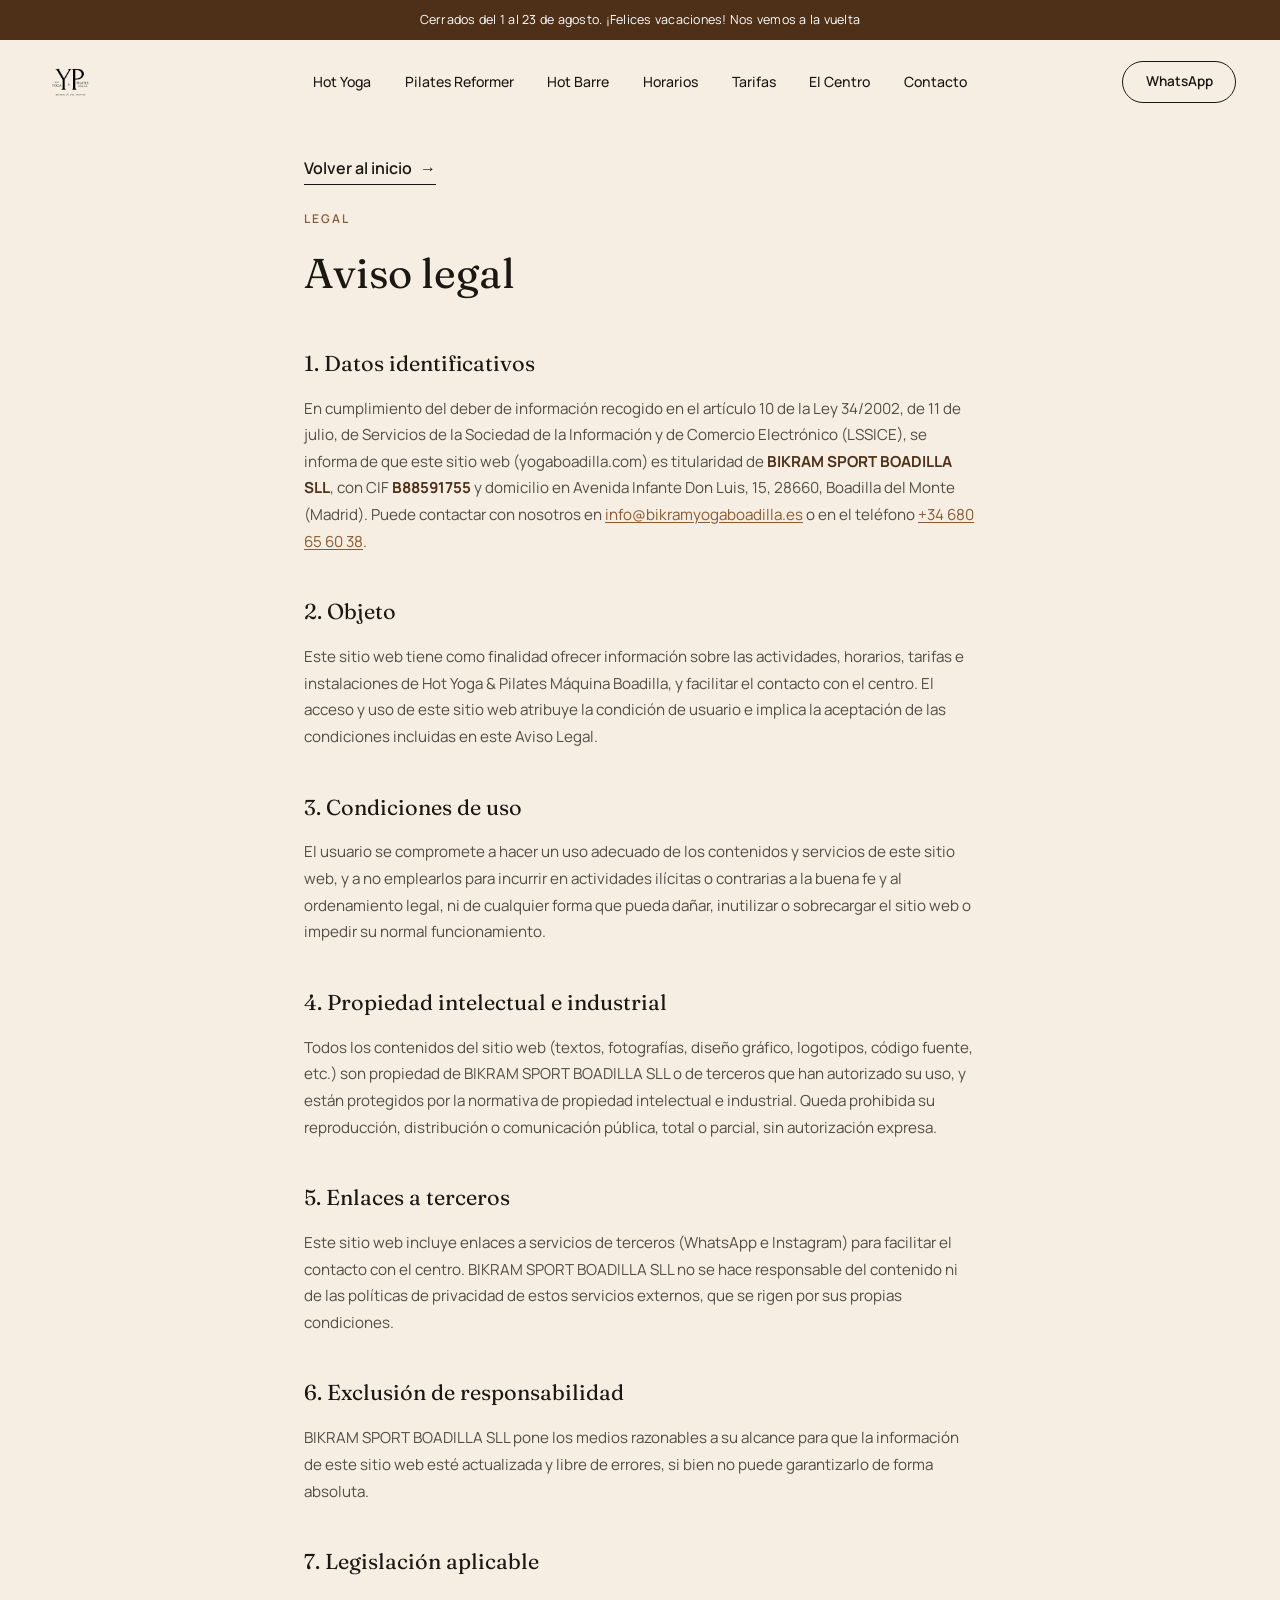
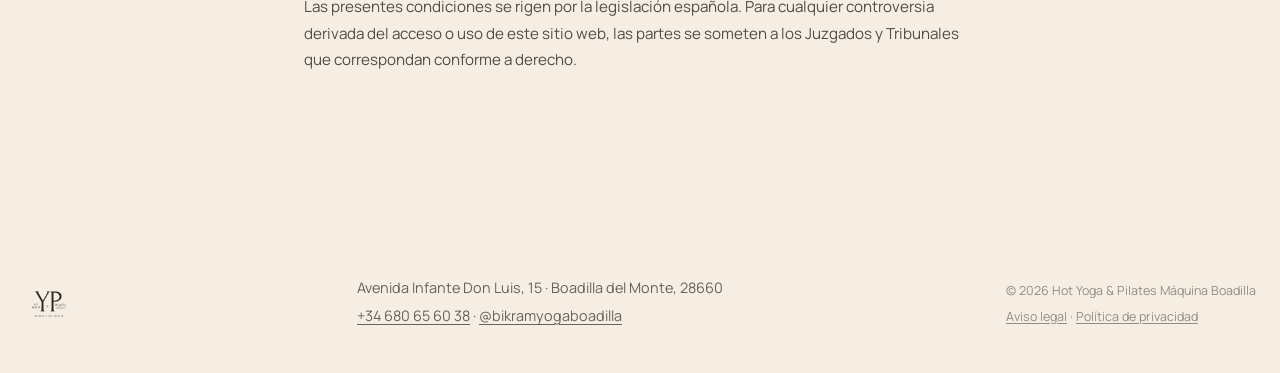
==== aviso-legal.html @ f0b16a48 "Warm up closure banner copy, fix mobile text wrap overflow New wording: "Cerrados del 1 al 23 de ago" ====
<!DOCTYPE html>
<html lang="es">
<head>
<meta charset="UTF-8">
<meta name="viewport" content="width=device-width, initial-scale=1.0">
<title>Aviso Legal | Hot Yoga & Pilates Máquina Boadilla</title>
<meta name="description" content="Aviso legal de Hot Yoga & Pilates Máquina Boadilla.">

<link rel="icon" href="assets/img/logo.png">
<link rel="stylesheet" href="assets/css/fonts.css">
<link rel="stylesheet" href="assets/css/style.css">
</head>
<body>

<!-- ============ AVISO CIERRE VERANO ============ -->
<div class="announcement-bar">Cerrados del 1 al 23 de agosto. ¡Felices vacaciones! Nos vemos a la vuelta</div>

<!-- ============ HEADER / NAV ============ -->
<header class="site-header" id="siteHeader">
  <div class="header-inner">
    <a href="index.html" class="brand" aria-label="Hot Yoga & Pilates Máquina Boadilla - Inicio">
      <img src="assets/img/logo.png" alt="Hot Yoga & Pilates Máquina Boadilla" class="brand-logo">
    </a>

    <nav class="main-nav" id="mainNav" aria-label="Navegación principal">
      <a href="hot-yoga.html">Hot Yoga</a>
      <a href="pilates-reformer.html">Pilates Reformer</a>
      <a href="hot-barre.html">Hot Barre</a>
      <a href="index.html#horarios">Horarios</a>
      <a href="index.html#tarifas">Tarifas</a>
      <a href="index.html#el-centro">El Centro</a>
      <a href="index.html#contacto">Contacto</a>
    </nav>

    <div class="header-actions">
      <a href="https://wa.me/34680656038?text=Hola%2C%20quiero%20m%C3%A1s%20informaci%C3%B3n"
         class="btn btn-whatsapp" target="_blank" rel="noopener">WhatsApp</a>
      <button class="menu-toggle" id="menuToggle" aria-label="Abrir menú" aria-expanded="false" aria-controls="mainNav">
        <span></span><span></span><span></span>
      </button>
    </div>
  </div>
</header>

<main id="top">

  <section class="legal-page page-intro">
    <a href="index.html" class="link-arrow back-link">Volver al inicio</a>
    <p class="eyebrow">Legal</p>
    <h1>Aviso legal</h1>

    <div class="legal-body">
      <h2>1. Datos identificativos</h2>
      <p>
        En cumplimiento del deber de información recogido en el artículo 10 de
        la Ley 34/2002, de 11 de julio, de Servicios de la Sociedad de la
        Información y de Comercio Electrónico (LSSICE), se informa de que
        este sitio web (yogaboadilla.com) es titularidad de
        <strong>BIKRAM SPORT BOADILLA SLL</strong>, con CIF <strong>B88591755</strong>
        y domicilio en Avenida Infante Don Luis, 15, 28660, Boadilla del
        Monte (Madrid). Puede contactar con nosotros en
        <a href="mailto:info@bikramyogaboadilla.es">info@bikramyogaboadilla.es</a>
        o en el teléfono <a href="tel:+34680656038">+34 680 65 60 38</a>.
      </p>

      <h2>2. Objeto</h2>
      <p>
        Este sitio web tiene como finalidad ofrecer información sobre las
        actividades, horarios, tarifas e instalaciones de Hot Yoga &amp;
        Pilates Máquina Boadilla, y facilitar el contacto con el centro. El
        acceso y uso de este sitio web atribuye la condición de usuario e
        implica la aceptación de las condiciones incluidas en este Aviso
        Legal.
      </p>

      <h2>3. Condiciones de uso</h2>
      <p>
        El usuario se compromete a hacer un uso adecuado de los contenidos y
        servicios de este sitio web, y a no emplearlos para incurrir en
        actividades ilícitas o contrarias a la buena fe y al ordenamiento
        legal, ni de cualquier forma que pueda dañar, inutilizar o
        sobrecargar el sitio web o impedir su normal funcionamiento.
      </p>

      <h2>4. Propiedad intelectual e industrial</h2>
      <p>
        Todos los contenidos del sitio web (textos, fotografías, diseño
        gráfico, logotipos, código fuente, etc.) son propiedad de BIKRAM
        SPORT BOADILLA SLL o de terceros que han autorizado su uso, y están
        protegidos por la normativa de propiedad intelectual e industrial.
        Queda prohibida su reproducción, distribución o comunicación pública,
        total o parcial, sin autorización expresa.
      </p>

      <h2>5. Enlaces a terceros</h2>
      <p>
        Este sitio web incluye enlaces a servicios de terceros (WhatsApp e
        Instagram) para facilitar el contacto con el centro. BIKRAM SPORT
        BOADILLA SLL no se hace responsable del contenido ni de las políticas
        de privacidad de estos servicios externos, que se rigen por sus
        propias condiciones.
      </p>

      <h2>6. Exclusión de responsabilidad</h2>
      <p>
        BIKRAM SPORT BOADILLA SLL pone los medios razonables a su alcance
        para que la información de este sitio web esté actualizada y libre de
        errores, si bien no puede garantizarlo de forma absoluta.
      </p>

      <h2>7. Legislación aplicable</h2>
      <p>
        Las presentes condiciones se rigen por la legislación española. Para
        cualquier controversia derivada del acceso o uso de este sitio web,
        las partes se someten a los Juzgados y Tribunales que correspondan
        conforme a derecho.
      </p>
    </div>
  </section>

</main>

<!-- ============ FOOTER ============ -->
<footer class="site-footer">
  <div class="footer-inner">
    <img src="assets/img/logo.png" alt="Hot Yoga & Pilates Máquina Boadilla" class="footer-logo">
    <div class="footer-info">
      <p>Avenida Infante Don Luis, 15 · Boadilla del Monte, 28660</p>
      <p>
        <a href="tel:+34680656038">+34 680 65 60 38</a> ·
        <a href="https://instagram.com/bikramyogaboadilla" target="_blank" rel="noopener">@bikramyogaboadilla</a>
      </p>
    </div>
    <div class="footer-meta">
      <p class="footer-copy">&copy; <span id="year"></span> Hot Yoga & Pilates Máquina Boadilla</p>
      <p class="footer-legal"><a href="aviso-legal.html">Aviso legal</a> · <a href="politica-privacidad.html">Política de privacidad</a></p>
    </div>
  </div>
</footer>

<script src="assets/js/main.js"></script>
</body>
</html>
---- assets/css/fonts.css ----
﻿@font-face {
  font-family: 'Fraunces';
  font-style: italic;
  font-weight: 500;
  font-display: swap;
  src: url('../fonts/fraunces-500-italic-latin-ext.woff2') format('woff2');
  unicode-range: U+0100-02BA, U+02BD-02C5, U+02C7-02CC, U+02CE-02D7, U+02DD-02FF, U+0304, U+0308, U+0329, U+1D00-1DBF, U+1E00-1E9F, U+1EF2-1EFF, U+2020, U+20A0-20AB, U+20AD-20C0, U+2113, U+2C60-2C7F, U+A720-A7FF;
}

@font-face {
  font-family: 'Fraunces';
  font-style: italic;
  font-weight: 500;
  font-display: swap;
  src: url('../fonts/fraunces-500-italic-latin.woff2') format('woff2');
  unicode-range: U+0000-00FF, U+0131, U+0152-0153, U+02BB-02BC, U+02C6, U+02DA, U+02DC, U+0304, U+0308, U+0329, U+2000-206F, U+20AC, U+2122, U+2191, U+2193, U+2212, U+2215, U+FEFF, U+FFFD;
}

@font-face {
  font-family: 'Fraunces';
  font-style: normal;
  font-weight: 400;
  font-display: swap;
  src: url('../fonts/fraunces-400-normal-latin-ext.woff2') format('woff2');
  unicode-range: U+0100-02BA, U+02BD-02C5, U+02C7-02CC, U+02CE-02D7, U+02DD-02FF, U+0304, U+0308, U+0329, U+1D00-1DBF, U+1E00-1E9F, U+1EF2-1EFF, U+2020, U+20A0-20AB, U+20AD-20C0, U+2113, U+2C60-2C7F, U+A720-A7FF;
}

@font-face {
  font-family: 'Fraunces';
  font-style: normal;
  font-weight: 400;
  font-display: swap;
  src: url('../fonts/fraunces-400-normal-latin.woff2') format('woff2');
  unicode-range: U+0000-00FF, U+0131, U+0152-0153, U+02BB-02BC, U+02C6, U+02DA, U+02DC, U+0304, U+0308, U+0329, U+2000-206F, U+20AC, U+2122, U+2191, U+2193, U+2212, U+2215, U+FEFF, U+FFFD;
}

@font-face {
  font-family: 'Fraunces';
  font-style: normal;
  font-weight: 500;
  font-display: swap;
  src: url('../fonts/fraunces-500-normal-latin-ext.woff2') format('woff2');
  unicode-range: U+0100-02BA, U+02BD-02C5, U+02C7-02CC, U+02CE-02D7, U+02DD-02FF, U+0304, U+0308, U+0329, U+1D00-1DBF, U+1E00-1E9F, U+1EF2-1EFF, U+2020, U+20A0-20AB, U+20AD-20C0, U+2113, U+2C60-2C7F, U+A720-A7FF;
}

@font-face {
  font-family: 'Fraunces';
  font-style: normal;
  font-weight: 500;
  font-display: swap;
  src: url('../fonts/fraunces-500-normal-latin.woff2') format('woff2');
  unicode-range: U+0000-00FF, U+0131, U+0152-0153, U+02BB-02BC, U+02C6, U+02DA, U+02DC, U+0304, U+0308, U+0329, U+2000-206F, U+20AC, U+2122, U+2191, U+2193, U+2212, U+2215, U+FEFF, U+FFFD;
}

@font-face {
  font-family: 'Fraunces';
  font-style: normal;
  font-weight: 600;
  font-display: swap;
  src: url('../fonts/fraunces-600-normal-latin-ext.woff2') format('woff2');
  unicode-range: U+0100-02BA, U+02BD-02C5, U+02C7-02CC, U+02CE-02D7, U+02DD-02FF, U+0304, U+0308, U+0329, U+1D00-1DBF, U+1E00-1E9F, U+1EF2-1EFF, U+2020, U+20A0-20AB, U+20AD-20C0, U+2113, U+2C60-2C7F, U+A720-A7FF;
}

@font-face {
  font-family: 'Fraunces';
  font-style: normal;
  font-weight: 600;
  font-display: swap;
  src: url('../fonts/fraunces-600-normal-latin.woff2') format('woff2');
  unicode-range: U+0000-00FF, U+0131, U+0152-0153, U+02BB-02BC, U+02C6, U+02DA, U+02DC, U+0304, U+0308, U+0329, U+2000-206F, U+20AC, U+2122, U+2191, U+2193, U+2212, U+2215, U+FEFF, U+FFFD;
}

@font-face {
  font-family: 'Manrope';
  font-style: normal;
  font-weight: 400;
  font-display: swap;
  src: url('../fonts/manrope-400-normal-latin-ext.woff2') format('woff2');
  unicode-range: U+0100-02BA, U+02BD-02C5, U+02C7-02CC, U+02CE-02D7, U+02DD-02FF, U+0304, U+0308, U+0329, U+1D00-1DBF, U+1E00-1E9F, U+1EF2-1EFF, U+2020, U+20A0-20AB, U+20AD-20C0, U+2113, U+2C60-2C7F, U+A720-A7FF;
}

@font-face {
  font-family: 'Manrope';
  font-style: normal;
  font-weight: 400;
  font-display: swap;
  src: url('../fonts/manrope-400-normal-latin.woff2') format('woff2');
  unicode-range: U+0000-00FF, U+0131, U+0152-0153, U+02BB-02BC, U+02C6, U+02DA, U+02DC, U+0304, U+0308, U+0329, U+2000-206F, U+20AC, U+2122, U+2191, U+2193, U+2212, U+2215, U+FEFF, U+FFFD;
}

@font-face {
  font-family: 'Manrope';
  font-style: normal;
  font-weight: 500;
  font-display: swap;
  src: url('../fonts/manrope-500-normal-latin-ext.woff2') format('woff2');
  unicode-range: U+0100-02BA, U+02BD-02C5, U+02C7-02CC, U+02CE-02D7, U+02DD-02FF, U+0304, U+0308, U+0329, U+1D00-1DBF, U+1E00-1E9F, U+1EF2-1EFF, U+2020, U+20A0-20AB, U+20AD-20C0, U+2113, U+2C60-2C7F, U+A720-A7FF;
}

@font-face {
  font-family: 'Manrope';
  font-style: normal;
  font-weight: 500;
  font-display: swap;
  src: url('../fonts/manrope-500-normal-latin.woff2') format('woff2');
  unicode-range: U+0000-00FF, U+0131, U+0152-0153, U+02BB-02BC, U+02C6, U+02DA, U+02DC, U+0304, U+0308, U+0329, U+2000-206F, U+20AC, U+2122, U+2191, U+2193, U+2212, U+2215, U+FEFF, U+FFFD;
}

@font-face {
  font-family: 'Manrope';
  font-style: normal;
  font-weight: 600;
  font-display: swap;
  src: url('../fonts/manrope-600-normal-latin-ext.woff2') format('woff2');
  unicode-range: U+0100-02BA, U+02BD-02C5, U+02C7-02CC, U+02CE-02D7, U+02DD-02FF, U+0304, U+0308, U+0329, U+1D00-1DBF, U+1E00-1E9F, U+1EF2-1EFF, U+2020, U+20A0-20AB, U+20AD-20C0, U+2113, U+2C60-2C7F, U+A720-A7FF;
}

@font-face {
  font-family: 'Manrope';
  font-style: normal;
  font-weight: 600;
  font-display: swap;
  src: url('../fonts/manrope-600-normal-latin.woff2') format('woff2');
  unicode-range: U+0000-00FF, U+0131, U+0152-0153, U+02BB-02BC, U+02C6, U+02DA, U+02DC, U+0304, U+0308, U+0329, U+2000-206F, U+20AC, U+2122, U+2191, U+2193, U+2212, U+2215, U+FEFF, U+FFFD;
}

@font-face {
  font-family: 'Manrope';
  font-style: normal;
  font-weight: 700;
  font-display: swap;
  src: url('../fonts/manrope-700-normal-latin-ext.woff2') format('woff2');
  unicode-range: U+0100-02BA, U+02BD-02C5, U+02C7-02CC, U+02CE-02D7, U+02DD-02FF, U+0304, U+0308, U+0329, U+1D00-1DBF, U+1E00-1E9F, U+1EF2-1EFF, U+2020, U+20A0-20AB, U+20AD-20C0, U+2113, U+2C60-2C7F, U+A720-A7FF;
}

@font-face {
  font-family: 'Manrope';
  font-style: normal;
  font-weight: 700;
  font-display: swap;
  src: url('../fonts/manrope-700-normal-latin.woff2') format('woff2');
  unicode-range: U+0000-00FF, U+0131, U+0152-0153, U+02BB-02BC, U+02C6, U+02DA, U+02DC, U+0304, U+0308, U+0329, U+2000-206F, U+20AC, U+2122, U+2191, U+2193, U+2212, U+2215, U+FEFF, U+FFFD;
}
---- assets/css/style.css ----
/* ==========================================================================
   Hot Yoga & Pilates Máquina Boadilla
   Sistema de diseño: blanco roto, arena, madera, beige, negro cálido.
   Fuentes de sistema (sin CDN externo) por rendimiento y privacidad (GDPR).
   ========================================================================== */

:root {
  /* Paleta - mas calida y con la madera como protagonista */
  --c-bg: #F6EEE2;          /* blanco roto, mas calido */
  --c-sand: #DFC49C;        /* arena */
  --c-beige: #C9A876;       /* beige calido */
  --c-wood: #8A5A32;        /* madera natural - protagonista */
  --c-wood-dark: #4E3018;   /* espresso */
  --c-black: #1C1712;       /* negro calido */
  --c-white: #FFFFFF;

  /* Tipografia */
  --font-serif: 'Fraunces', Georgia, 'Iowan Old Style', 'Palatino Linotype', 'Book Antiqua', serif;
  --font-sans: 'Manrope', -apple-system, BlinkMacSystemFont, 'Segoe UI', Roboto, Helvetica, Arial, sans-serif;

  /* Espaciado */
  --space-section: clamp(4rem, 10vw, 9rem);
  --container-max: 1240px;
  --header-h: 84px;
  --announce-h: 40px;

  --ease: cubic-bezier(0.16, 1, 0.3, 1);
}

/* ---------- Reset ---------- */
*, *::before, *::after { box-sizing: border-box; }
html { scroll-behavior: smooth; }
body {
  margin: 0;
  background: var(--c-bg);
  color: var(--c-black);
  font-family: var(--font-sans);
  font-size: 16px;
  line-height: 1.6;
  -webkit-font-smoothing: antialiased;
}
img { max-width: 100%; display: block; }
a { color: inherit; text-decoration: none; }
ul { list-style: none; margin: 0; padding: 0; }
h1, h2, h3, p { margin: 0; }

@media (prefers-reduced-motion: reduce) {
  html { scroll-behavior: auto; }
  *, *::before, *::after { animation-duration: 0.001ms !important; transition-duration: 0.001ms !important; }
}

/* ---------- Utilities ---------- */
.eyebrow {
  font-size: 0.75rem;
  letter-spacing: 0.16em;
  text-transform: uppercase;
  color: var(--c-wood);
  font-weight: 600;
  margin-bottom: 0.75rem;
}
.section-title {
  font-family: var(--font-serif);
  font-weight: 400;
  font-size: clamp(2rem, 4vw, 3rem);
  margin-bottom: 3rem;
}
.link-arrow {
  display: inline-flex;
  align-items: center;
  gap: 0.5rem;
  font-weight: 600;
  border-bottom: 1px solid var(--c-black);
  padding-bottom: 0.15rem;
  transition: color 0.3s var(--ease), border-color 0.3s var(--ease), gap 0.3s var(--ease);
}
.link-arrow::after { content: "\2192"; }
.link-arrow:hover { color: var(--c-wood); border-color: var(--c-wood); gap: 0.8rem; }

.btn {
  display: inline-block;
  padding: 0.95rem 2.2rem;
  border-radius: 999px;
  font-size: 0.95rem;
  font-weight: 600;
  transition: transform 0.35s var(--ease), background 0.35s var(--ease), color 0.35s var(--ease);
}
.btn-primary {
  background: var(--c-black);
  color: var(--c-white);
}
.btn-primary:hover { background: var(--c-wood); transform: translateY(-2px); }
.btn-large { padding: 1.1rem 3rem; font-size: 1.05rem; }
.btn-whatsapp {
  background: transparent;
  color: var(--c-black);
  border: 1px solid var(--c-black);
  padding: 0.6rem 1.4rem;
  font-size: 0.85rem;
}
.btn-whatsapp:hover { background: var(--c-black); color: var(--c-white); }

/* Scroll reveal */
.reveal {
  opacity: 0;
  transform: translateY(28px);
  transition: opacity 0.9s var(--ease), transform 0.9s var(--ease);
}
.reveal.is-visible { opacity: 1; transform: translateY(0); }

/* ==========================================================================
   HEADER
   ========================================================================== */
.announcement-bar {
  position: fixed;
  top: 0; left: 0; right: 0;
  z-index: 101;
  height: var(--announce-h);
  display: flex;
  align-items: center;
  justify-content: center;
  background: var(--c-wood-dark);
  color: var(--c-white);
  font-size: 0.78rem;
  letter-spacing: 0.02em;
  text-align: center;
  padding: 0 1rem;
  line-height: 1.3;
}
@media (max-width: 600px) {
  :root { --announce-h: 58px; }
  .announcement-bar { font-size: 0.72rem; padding: 0.3rem 1rem; }
}
.site-header {
  position: fixed;
  top: var(--announce-h); left: 0; right: 0;
  z-index: 100;
  height: var(--header-h);
  display: flex;
  align-items: center;
  transition: box-shadow 0.4s var(--ease), height 0.4s var(--ease);
}
.site-header.is-scrolled {
  box-shadow: 0 1px 0 rgba(28, 23, 18, 0.08);
  height: 68px;
}
/* El fondo/blur van en un pseudo-elemento para que .site-header no se
   convierta en el "containing block" del menu movil (position: fixed) */
.site-header::before {
  content: "";
  position: absolute;
  inset: 0;
  z-index: -1;
  background: transparent;
  transition: background 0.4s var(--ease);
}
.site-header.is-scrolled::before {
  background: rgba(250, 246, 239, 0.92);
  backdrop-filter: blur(10px);
}
.header-inner {
  width: 100%;
  max-width: var(--container-max);
  margin: 0 auto;
  padding: 0 1.5rem;
  display: flex;
  align-items: center;
  justify-content: space-between;
}
.brand-logo { height: 42px; width: auto; transition: height 0.4s var(--ease); }
.site-header.is-scrolled .brand-logo { height: 34px; }

.main-nav {
  display: none;
  gap: 2.1rem;
}
.main-nav a {
  font-size: 0.88rem;
  font-weight: 500;
  position: relative;
  padding: 0.3rem 0;
}
.main-nav a::after {
  content: "";
  position: absolute;
  left: 0; bottom: 0;
  width: 0%; height: 1px;
  background: var(--c-wood);
  transition: width 0.3s var(--ease);
}
.main-nav a:hover::after { width: 100%; }

.header-actions { display: flex; align-items: center; gap: 1rem; }

.menu-toggle {
  display: flex;
  flex-direction: column;
  justify-content: center;
  gap: 5px;
  width: 32px; height: 32px;
  background: none; border: none; cursor: pointer;
  padding: 0;
}
.menu-toggle span {
  display: block;
  height: 1px;
  background: var(--c-black);
  transition: transform 0.3s var(--ease), opacity 0.3s var(--ease);
}
.menu-toggle[aria-expanded="true"] span:nth-child(1) { transform: translateY(6px) rotate(45deg); }
.menu-toggle[aria-expanded="true"] span:nth-child(2) { opacity: 0; }
.menu-toggle[aria-expanded="true"] span:nth-child(3) { transform: translateY(-6px) rotate(-45deg); }

@media (min-width: 960px) {
  .main-nav { display: flex; }
  .menu-toggle { display: none; }
  .header-inner {
    display: grid;
    grid-template-columns: 1fr auto 1fr;
    justify-content: normal;
  }
  .header-inner .brand { justify-self: start; }
  .header-inner .header-actions { justify-self: end; }
}

/* Mobile nav overlay */
@media (max-width: 959px) {
  .main-nav {
    position: fixed;
    inset: 0;
    top: calc(var(--header-h) + var(--announce-h));
    background: var(--c-bg);
    flex-direction: column;
    align-items: center;
    justify-content: center;
    gap: 2rem;
    transform: translateX(100%);
    transition: transform 0.5s var(--ease);
  }
  .main-nav.is-open { display: flex; transform: translateX(0); }
  .main-nav a { font-size: 1.4rem; font-family: var(--font-serif); }
}

/* ==========================================================================
   HERO
   ========================================================================== */
.hero {
  position: relative;
  height: 100svh;
  min-height: 560px;
  display: flex;
  align-items: center;
  justify-content: center;
  overflow: hidden;
}
.hero-media {
  position: absolute;
  inset: -6%;
  overflow: hidden;
  background: #1C1712;
}
.hero-photo-bg {
  position: absolute;
  inset: 0;
  width: 100%;
  height: 100%;
  object-fit: cover;
  filter: blur(60px) brightness(0.75) sepia(0.25) saturate(1.4) contrast(1.05);
  transform: scale(1.25);
}
/* Capa aparte, sin el -6% del fondo, para que "100%" sea el ancho real
   de la pantalla y la foto nunca se salga por los lados */
.hero-photo-wrap {
  position: absolute;
  inset: 0;
  display: flex;
  align-items: center;
  justify-content: center;
  overflow: hidden;
}
.hero-photo {
  position: relative;
  width: 100%;
  height: 100%;
  object-fit: cover;
  filter: contrast(1.1) brightness(0.95);
  animation: heroDrift 22s ease-in-out infinite;
}
@media (min-width: 860px) {
  .hero-photo {
    width: auto;
    height: 96%;
    aspect-ratio: 0.85;
    max-width: 100%;
    object-fit: cover;
    object-position: center 52%;
  }
  /* En vez de un desenfoque de la propia foto, un degradado con los
     tonos reales de sus bordes (gris claro arriba, oscuro abajo) para
     que los lados combinen exactamente en vez de sentirse vacios */
  .hero-media {
    background: linear-gradient(180deg, rgb(148,148,148) 0%, rgb(126,126,126) 50%, rgb(77,77,77) 100%);
  }
  .hero-photo-bg { display: none; }
}
.hero-grain {
  position: absolute;
  inset: -6%;
  opacity: 0.35;
  mix-blend-mode: overlay;
  pointer-events: none;
  background-image: url("data:image/svg+xml;utf8,<svg xmlns='http://www.w3.org/2000/svg' width='180' height='180'><filter id='n'><feTurbulence type='fractalNoise' baseFrequency='0.85' numOctaves='2' stitchTiles='stitch'/><feColorMatrix type='matrix' values='0 0 0 0 1  0 0 0 0 1  0 0 0 0 1  0 0 0 0.5 0'/></filter><rect width='100%25' height='100%25' filter='url(%23n)'/></svg>");
}
@keyframes heroDrift {
  0%, 100% { transform: scale(1.02); }
  50%      { transform: scale(1.1); }
}
.hero-overlay {
  position: absolute;
  inset: 0;
  background: linear-gradient(180deg, rgba(20,15,10,0.28) 0%, rgba(20,15,10,0.1) 45%, rgba(20,15,10,0.4) 100%);
}

/* Aplicar a fotografia/video real para mantener el mood editorial del hero */
.photo-editorial {
  filter: grayscale(0.8) sepia(0.12) contrast(1.08);
}
.hero-content {
  position: relative;
  z-index: 2;
  text-align: center;
  color: var(--c-white);
  padding: 0 1.5rem;
  /* la foto (vertical) nunca es mas ancha que el 64vh aprox en escritorio;
     con este limite el texto envuelve a dos lineas antes de sobresalir */
  max-width: 58vh;
  margin: 0 auto;
}
.hero-tagline {
  font-family: var(--font-serif);
  font-size: clamp(1.6rem, 4vw, 2.6rem);
  margin-bottom: 0.6rem;
  letter-spacing: 0.01em;
}
.hero-disciplines {
  font-size: 0.9rem;
  letter-spacing: 0.14em;
  text-transform: uppercase;
  margin-bottom: 2.5rem;
  opacity: 0.92;
}
.scroll-cue {
  position: absolute;
  bottom: 2.2rem; left: 50%;
  transform: translateX(-50%);
  z-index: 2;
}
.scroll-cue span {
  display: block;
  width: 1px; height: 42px;
  background: rgba(255,255,255,0.7);
  animation: cueMove 2s ease-in-out infinite;
}
@keyframes cueMove {
  0%, 100% { transform: scaleY(1); transform-origin: top; opacity: 0.4; }
  50% { transform: scaleY(1); transform-origin: top; opacity: 1; }
}

/* ==========================================================================
   STATEMENT
   ========================================================================== */
.statement {
  padding: var(--space-section) 1.5rem;
  max-width: 880px;
  margin: 0 auto;
  text-align: center;
}
.statement-text {
  font-family: var(--font-serif);
  font-size: clamp(1.9rem, 5vw, 3.2rem);
  line-height: 1.25;
  margin-bottom: 1.75rem;
}
.statement-sub {
  font-size: 1.05rem;
  color: rgba(28,23,18,0.7);
  max-width: 560px;
  margin: 0 auto;
}

/* ==========================================================================
   DISCIPLINE BANDS (Hot Yoga / Pilates Reformer / Barre)
   ========================================================================== */
.discipline {
  display: grid;
  grid-template-columns: 1fr;
  align-items: center;
}
.discipline-media {
  position: relative;
  aspect-ratio: 4 / 5;
  background: linear-gradient(150deg, var(--c-sand) 0%, var(--c-beige) 55%, var(--c-wood) 100%);
  display: flex;
  align-items: center;
  justify-content: center;
  overflow: hidden;
}
.media-label {
  font-family: var(--font-serif);
  font-size: 1.1rem;
  color: rgba(255,255,255,0.85);
  letter-spacing: 0.04em;
}
.discipline-photo {
  width: 100%;
  height: 100%;
  object-fit: cover;
  display: block;
  animation: photoDrift 24s ease-in-out infinite;
}
@keyframes photoDrift {
  0%, 100% { transform: scale(1.03); }
  50% { transform: scale(1.1); }
}
.media-badge {
  position: absolute;
  top: 1.5rem; left: 1.5rem;
  background: var(--c-black);
  color: var(--c-white);
  font-size: 0.72rem;
  letter-spacing: 0.1em;
  text-transform: uppercase;
  padding: 0.5rem 1rem;
  border-radius: 999px;
}
.discipline-content {
  padding: 3rem 1.5rem;
  max-width: 560px;
  margin: 0 auto;
}
.discipline-content h2, .discipline-content h1 {
  font-family: var(--font-serif);
  font-weight: 400;
  font-size: clamp(1.9rem, 3.6vw, 2.6rem);
  margin-bottom: 1.25rem;
}
.back-link { margin-bottom: 1.5rem; display: inline-flex; }
.page-intro { margin-top: calc(var(--header-h) + var(--announce-h)); }
.discipline-content p { color: rgba(28,23,18,0.75); margin-bottom: 1.75rem; }
.discipline-content p strong { color: var(--c-wood-dark); }
.discipline-links { display: flex; flex-wrap: wrap; gap: 0.5rem 2rem; }

.style-list {
  border-top: 1px solid rgba(28,23,18,0.15);
  margin: 1rem 0 2rem;
}
.style-item {
  border-bottom: 1px solid rgba(28,23,18,0.12);
}
.style-item summary {
  display: grid;
  grid-template-columns: 108px 1fr 20px;
  grid-template-areas: "name desc icon";
  gap: 1rem;
  padding: 0.9rem 0;
  align-items: baseline;
  cursor: pointer;
  list-style: none;
}
.style-item summary::-webkit-details-marker { display: none; }
.style-item:not([open]) .style-full { display: none; }
.style-item summary::after {
  content: "+";
  grid-area: icon;
  font-family: var(--font-serif);
  font-size: 1.1rem;
  color: var(--c-wood);
  text-align: right;
  transition: transform 0.3s var(--ease);
}
.style-item[open] summary::after { transform: rotate(135deg); }
.style-item[open] summary { padding-bottom: 0.4rem; }
.style-name { grid-area: name; font-family: var(--font-serif); font-size: 0.95rem; color: var(--c-wood-dark); }
.style-desc { grid-area: desc; font-size: 0.84rem; color: rgba(28,23,18,0.6); line-height: 1.5; }
.style-full {
  grid-column: 1 / -1;
  max-width: 480px;
  font-size: 0.88rem;
  line-height: 1.65;
  color: rgba(28,23,18,0.7);
  padding: 0 0 1.25rem 0;
  margin: 0;
  animation: styleFullIn 0.4s var(--ease);
}
@keyframes styleFullIn {
  from { opacity: 0; transform: translateY(-6px); }
  to { opacity: 1; transform: translateY(0); }
}
@media (max-width: 480px) {
  .style-item summary {
    grid-template-columns: 1fr 20px;
    grid-template-areas:
      "name icon"
      "desc desc";
    row-gap: 0.25rem;
  }
}

.info-list { margin: 0 0 2rem; border-top: 1px solid rgba(28,23,18,0.15); }
.info-item { border-bottom: 1px solid rgba(28,23,18,0.12); }
.info-item summary {
  display: flex;
  justify-content: space-between;
  align-items: center;
  gap: 1rem;
  padding: 1rem 0;
  cursor: pointer;
  list-style: none;
  font-family: var(--font-serif);
  font-size: 1rem;
  color: var(--c-wood-dark);
}
.info-item summary::-webkit-details-marker { display: none; }
.info-item summary::after {
  content: "+";
  flex-shrink: 0;
  font-family: var(--font-serif);
  font-size: 1.1rem;
  color: var(--c-wood);
  transition: transform 0.3s var(--ease);
}
.info-item[open] summary::after { transform: rotate(135deg); }
.info-item:not([open]) .info-body { display: none; }
.info-body {
  padding: 0 0 1.25rem;
  animation: styleFullIn 0.4s var(--ease);
}
.info-body p {
  font-size: 0.9rem;
  line-height: 1.6;
  color: rgba(28,23,18,0.75);
  margin: 0 0 1rem;
}
.info-body ul { margin: 0; }
.info-body li {
  font-size: 0.88rem;
  line-height: 1.7;
  color: rgba(28,23,18,0.7);
  padding-left: 1.15rem;
  position: relative;
}
.info-body li::before {
  content: "–";
  position: absolute;
  left: 0;
  color: var(--c-wood);
}

@media (min-width: 860px) {
  .discipline { grid-template-columns: 1fr 1fr; min-height: 82vh; }
  .discipline-media { aspect-ratio: auto; height: 100%; }
  .discipline-content { padding: 4rem 6vw; max-width: 620px; margin: 0; }
  .discipline--reverse { direction: rtl; }
  .discipline--reverse > * { direction: ltr; }
}

/* ==========================================================================
   HORARIOS
   ========================================================================== */
.horarios, .tarifas {
  padding: var(--space-section) 1.5rem;
  max-width: var(--container-max);
  margin: 0 auto;
  text-align: center;
}
.tabs-nav {
  display: flex;
  justify-content: center;
  gap: 0.5rem;
  flex-wrap: wrap;
  border-bottom: 1px solid rgba(28,23,18,0.15);
  margin-bottom: 2.5rem;
}
.tab-btn {
  background: none;
  border: none;
  border-bottom: 2px solid transparent;
  margin-bottom: -1px;
  padding: 0.9rem 1.1rem;
  font-family: var(--font-sans);
  font-size: 0.88rem;
  font-weight: 600;
  color: rgba(28,23,18,0.5);
  cursor: pointer;
  transition: color 0.3s var(--ease), border-color 0.3s var(--ease);
}
.tab-btn:hover { color: var(--c-wood-dark); }
.tab-btn.is-active { color: var(--c-wood-dark); border-bottom-color: var(--c-wood); }

.tab-panel { text-align: left; }
.tab-panel[hidden] { display: none; }
.tab-panel .horario-pending { text-align: center; color: rgba(28,23,18,0.6); font-style: italic; }

.day-list {
  max-width: 640px;
  margin: 0 auto;
  border-top: 1px solid rgba(28,23,18,0.15);
}
.day-item { border-bottom: 1px solid rgba(28,23,18,0.12); }
.day-item summary {
  display: flex;
  justify-content: space-between;
  align-items: baseline;
  padding: 1.05rem 0;
  cursor: pointer;
  list-style: none;
}
.day-item summary::-webkit-details-marker { display: none; }
.day-item:not([open]) .day-classes, .day-item:not([open]) .day-note { display: none; }
.day-name { font-family: var(--font-serif); font-size: 1.05rem; }
.day-count {
  font-size: 0.78rem;
  letter-spacing: 0.04em;
  color: var(--c-wood);
  display: flex;
  align-items: center;
  gap: 0.6rem;
}
.day-count::after {
  content: "+";
  font-family: var(--font-serif);
  font-size: 1.1rem;
  color: var(--c-wood);
  transition: transform 0.3s var(--ease);
}
.day-item[open] .day-count::after { transform: rotate(135deg); }
.day-classes {
  padding: 0 0 1.1rem;
  margin: 0;
  animation: styleFullIn 0.4s var(--ease);
}
.day-classes li {
  display: flex;
  justify-content: space-between;
  gap: 1rem;
  padding: 0.6rem 0;
  border-top: 1px solid rgba(28,23,18,0.08);
  font-size: 0.9rem;
}
.class-time { color: rgba(28,23,18,0.5); min-width: 130px; }
.class-name { font-weight: 500; }
.day-note {
  font-size: 0.78rem;
  font-style: italic;
  color: rgba(28,23,18,0.55);
  padding: 0 0 1.1rem;
  margin: -0.5rem 0 0;
}

/* ==========================================================================
   TESTIMONIOS
   ========================================================================== */
.testimonios {
  padding: var(--space-section) 1.5rem;
  max-width: var(--container-max);
  margin: 0 auto;
  text-align: center;
}
.testimonios-google { display: inline-flex; margin-top: 3rem; }
.testimonios-grid {
  display: grid;
  grid-template-columns: 1fr;
  gap: 3rem;
  margin-top: 2.5rem;
  text-align: left;
}
.testimonio {
  margin: 0;
  padding-top: 1.5rem;
  border-top: 1px solid rgba(28,23,18,0.15);
}
.testimonio p {
  font-family: var(--font-serif);
  font-style: italic;
  font-size: 1.15rem;
  line-height: 1.55;
  color: rgba(28,23,18,0.85);
  margin: 0 0 1.25rem;
}
.testimonio cite {
  font-style: normal;
  font-size: 0.78rem;
  letter-spacing: 0.08em;
  text-transform: uppercase;
  color: var(--c-wood);
}
@media (min-width: 780px) {
  .testimonios-grid { grid-template-columns: repeat(3, 1fr); gap: 2.5rem; }
}

/* ==========================================================================
   TARIFAS
   ========================================================================== */
.tarifas-highlight {
  font-family: var(--font-serif);
  font-style: italic;
  font-size: 1.15rem;
  color: var(--c-wood-dark);
  margin: -1.5rem 0 3rem;
}
.tarifas-grid {
  display: grid;
  gap: 0;
  margin-top: 2.5rem;
  text-align: left;
  border-top: 1px solid var(--c-black);
}
.tarifa-row {
  display: grid;
  grid-template-columns: 1fr;
  gap: 0.4rem;
  padding: 2rem 0;
  border-bottom: 1px solid rgba(28,23,18,0.15);
}
.tarifa-row h3 { font-family: var(--font-serif); font-weight: 400; font-size: 1.3rem; }
.tarifa-desc { color: rgba(28,23,18,0.6); font-size: 0.92rem; }
.tarifa-price { font-family: var(--font-serif); font-size: 1.6rem; color: var(--c-wood-dark); }
.price-note {
  display: inline-block;
  margin-top: 0.3rem;
  font-size: 0.78rem;
  font-style: italic;
  color: rgba(28,23,18,0.5);
}

@media (min-width: 780px) {
  .tarifa-row { grid-template-columns: 1fr 2fr 1fr; align-items: center; gap: 1.5rem; }
  .tarifa-price { text-align: right; }
}

.tarifas-note { margin-top: 2.5rem; color: rgba(28,23,18,0.65); }
.tarifas-note a { color: var(--c-wood-dark); font-weight: 600; text-decoration: underline; }

/* ==========================================================================
   GALERIA (paginas dedicadas de disciplina)
   ========================================================================== */
.page-gallery {
  padding: var(--space-section) 1.5rem;
  max-width: var(--container-max);
  margin: 0 auto;
  text-align: center;
}
.page-gallery-grid {
  display: grid;
  grid-template-columns: 1fr;
  gap: 1rem;
  margin-top: 2.5rem;
}
.page-gallery-photo {
  width: 100%;
  aspect-ratio: 3 / 4;
  object-fit: cover;
}
@media (min-width: 640px) {
  .page-gallery-grid { grid-template-columns: repeat(2, 1fr); gap: 1.5rem; }
  .page-gallery-grid--lead .page-gallery-photo:nth-child(1) { grid-column: span 2; aspect-ratio: 16 / 10; }
}
@media (min-width: 960px) {
  .page-gallery-grid { grid-template-columns: repeat(3, 1fr); }
  .page-gallery-grid--lead .page-gallery-photo:nth-child(1) { grid-column: span 3; aspect-ratio: 21 / 9; }
}
.gallery-placeholder {
  background: linear-gradient(150deg, var(--c-sand) 0%, var(--c-beige) 55%, var(--c-wood) 100%);
  display: flex;
  align-items: center;
  justify-content: center;
}

/* ==========================================================================
   EL CENTRO
   ========================================================================== */
.centro {
  padding: var(--space-section) 1.5rem;
  max-width: var(--container-max);
  margin: 0 auto;
  text-align: center;
}
.centro-text {
  max-width: 560px;
  margin: 3rem auto 0;
  text-align: left;
}
.centro-text p { color: rgba(28,23,18,0.75); margin-bottom: 1.5rem; }
.centro-address { font-weight: 600; color: var(--c-black) !important; }

/* ==========================================================================
   CONTACTO
   ========================================================================== */
.contacto {
  padding: var(--space-section) 1.5rem;
  text-align: center;
  background: var(--c-black);
  color: var(--c-white);
}
.contacto .eyebrow { color: var(--c-beige); }
.contacto .section-title { color: var(--c-white); margin-bottom: 1.25rem; }
.contacto-sub { color: rgba(255,255,255,0.7); max-width: 480px; margin: 0 auto 2.5rem; }
.contacto .btn-primary { background: var(--c-white); color: var(--c-black); }
.contacto .btn-primary:hover { background: var(--c-wood); color: var(--c-white); }

/* ==========================================================================
   FOOTER
   ========================================================================== */
.site-footer { padding: 3.5rem 1.5rem 2.5rem; }
.footer-inner {
  max-width: var(--container-max);
  margin: 0 auto;
  display: flex;
  flex-direction: column;
  align-items: center;
  gap: 1.25rem;
  text-align: center;
}
.footer-logo { height: 40px; opacity: 0.85; }
.footer-info { font-size: 0.9rem; color: rgba(28,23,18,0.65); }
.footer-info a { text-decoration: underline; text-underline-offset: 3px; }
.footer-info p { margin-bottom: 0.35rem; }
.footer-copy { font-size: 0.78rem; color: rgba(28,23,18,0.45); }
.footer-legal { font-size: 0.78rem; color: rgba(28,23,18,0.45); margin-top: 0.35rem; }
.footer-legal a { color: inherit; text-decoration: underline; text-underline-offset: 2px; }

@media (min-width: 780px) {
  .footer-inner { flex-direction: row; justify-content: space-between; text-align: left; }
}

/* ==========================================================================
   LEGAL PAGES
   ========================================================================== */
.legal-page {
  padding: 2rem 1.5rem var(--space-section);
  max-width: 720px;
  margin-left: auto;
  margin-right: auto;
}
.legal-page h1 {
  font-family: var(--font-serif);
  font-weight: 400;
  font-size: clamp(1.9rem, 3.6vw, 2.6rem);
  margin-bottom: 2.5rem;
}
.legal-body h2 {
  font-family: var(--font-serif);
  font-weight: 400;
  font-size: 1.35rem;
  margin: 2.5rem 0 0.9rem;
}
.legal-body h2:first-child { margin-top: 0; }
.legal-body p, .legal-body li {
  font-size: 0.95rem;
  line-height: 1.75;
  color: rgba(28,23,18,0.75);
  margin-bottom: 1.1rem;
}
.legal-body ul { padding-left: 1.25rem; }
.legal-body strong { color: var(--c-wood-dark); }
.legal-body a { color: var(--c-wood); text-decoration: underline; text-underline-offset: 2px; }
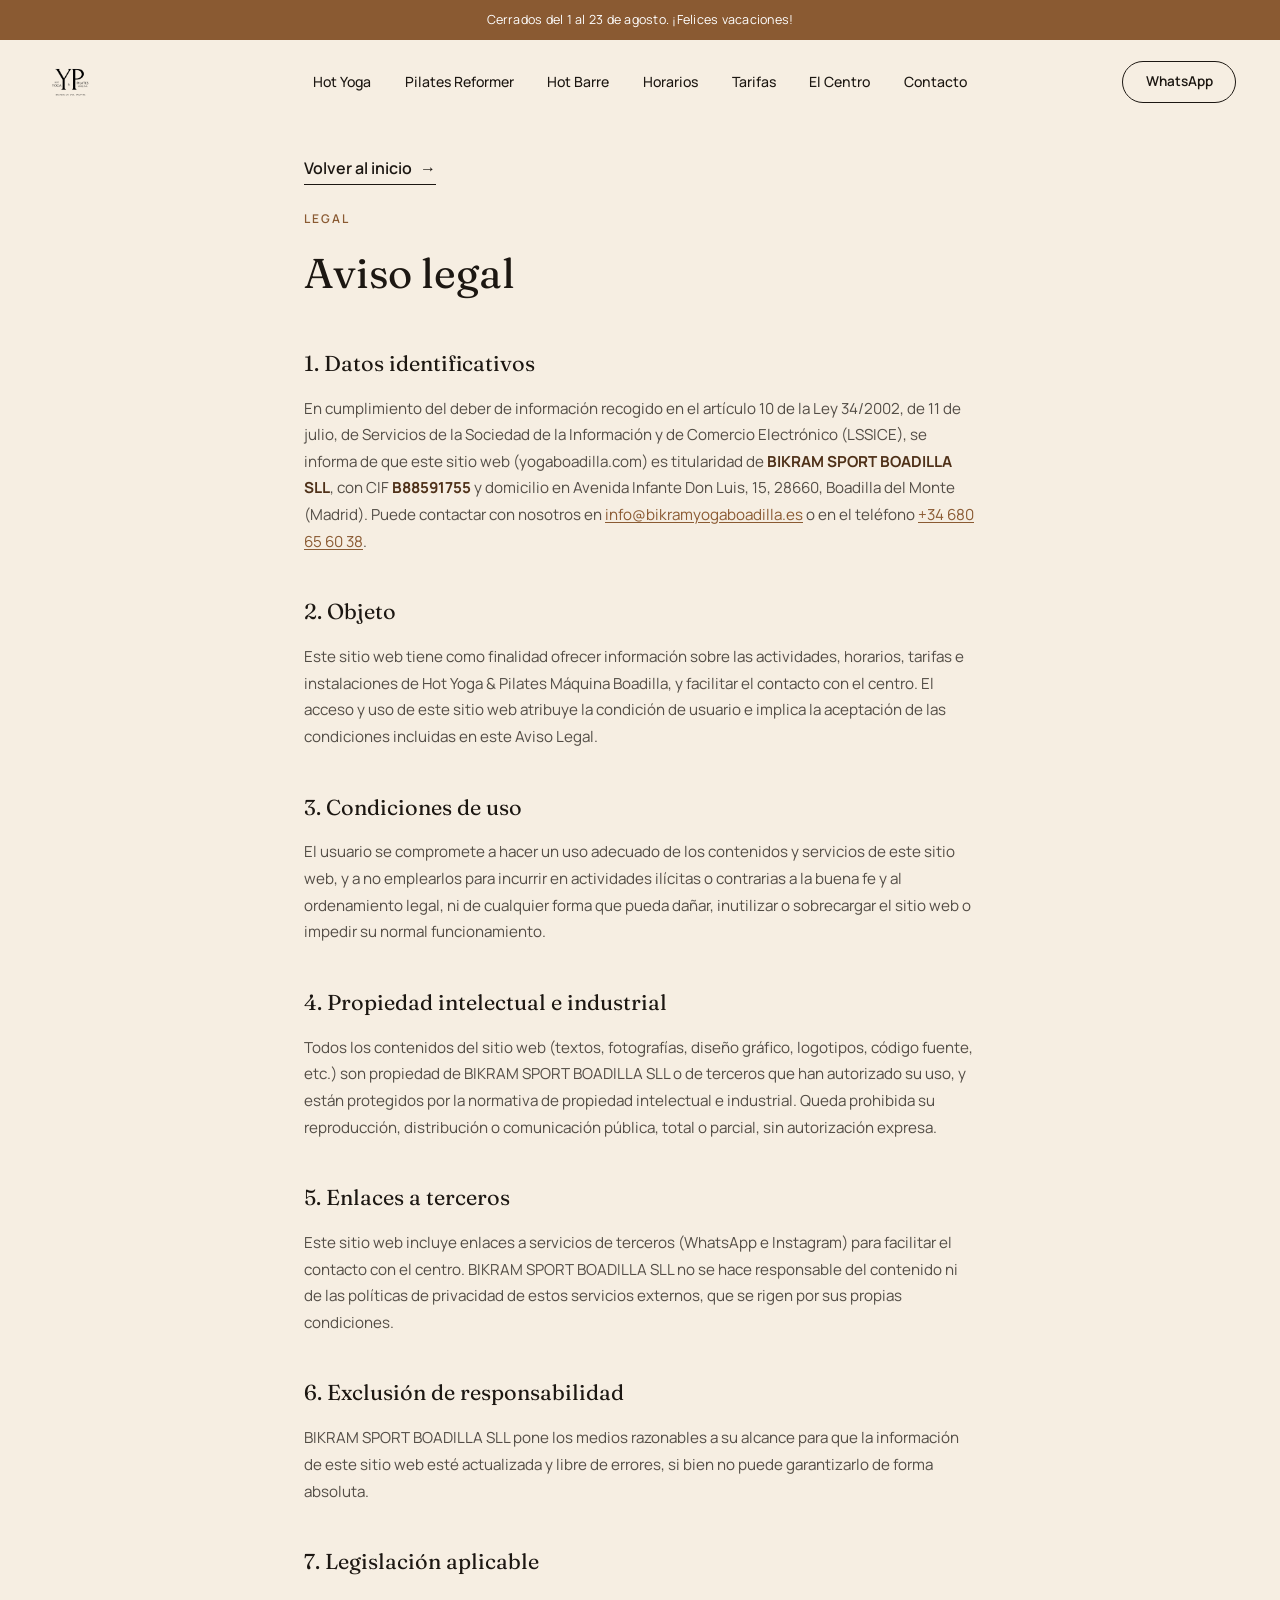
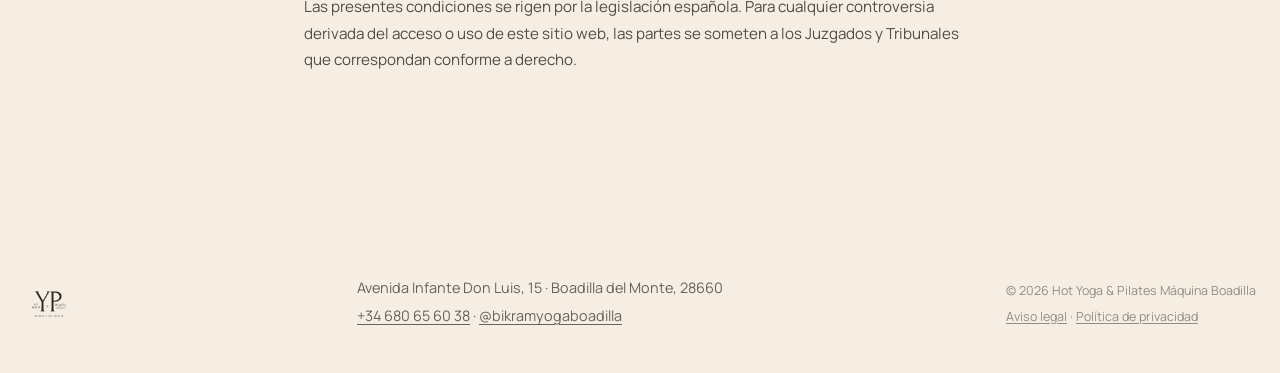
==== commit 4a08ca72: "Lighten closure banner color, shorten text to fit one line Switched from the dark espresso wood colo" ====
--- a/aviso-legal.html
+++ b/aviso-legal.html
@@ -13,7 +13,7 @@
 <body>
 
 <!-- ============ AVISO CIERRE VERANO ============ -->
-<div class="announcement-bar">Cerrados del 1 al 23 de agosto. ¡Felices vacaciones! Nos vemos a la vuelta</div>
+<div class="announcement-bar">Cerrados del 1 al 23 de agosto. ¡Felices vacaciones!</div>
 
 <!-- ============ HEADER / NAV ============ -->
 <header class="site-header" id="siteHeader">
--- a/assets/css/style.css
+++ b/assets/css/style.css
@@ -118,17 +118,19 @@
   display: flex;
   align-items: center;
   justify-content: center;
-  background: var(--c-wood-dark);
+  background: var(--c-wood);
   color: var(--c-white);
   font-size: 0.78rem;
   letter-spacing: 0.02em;
   text-align: center;
   padding: 0 1rem;
   line-height: 1.3;
-}
-@media (max-width: 600px) {
-  :root { --announce-h: 58px; }
-  .announcement-bar { font-size: 0.72rem; padding: 0.3rem 1rem; }
+  white-space: nowrap;
+  overflow: hidden;
+  text-overflow: ellipsis;
+}
+@media (max-width: 480px) {
+  .announcement-bar { font-size: 0.66rem; }
 }
 .site-header {
   position: fixed;
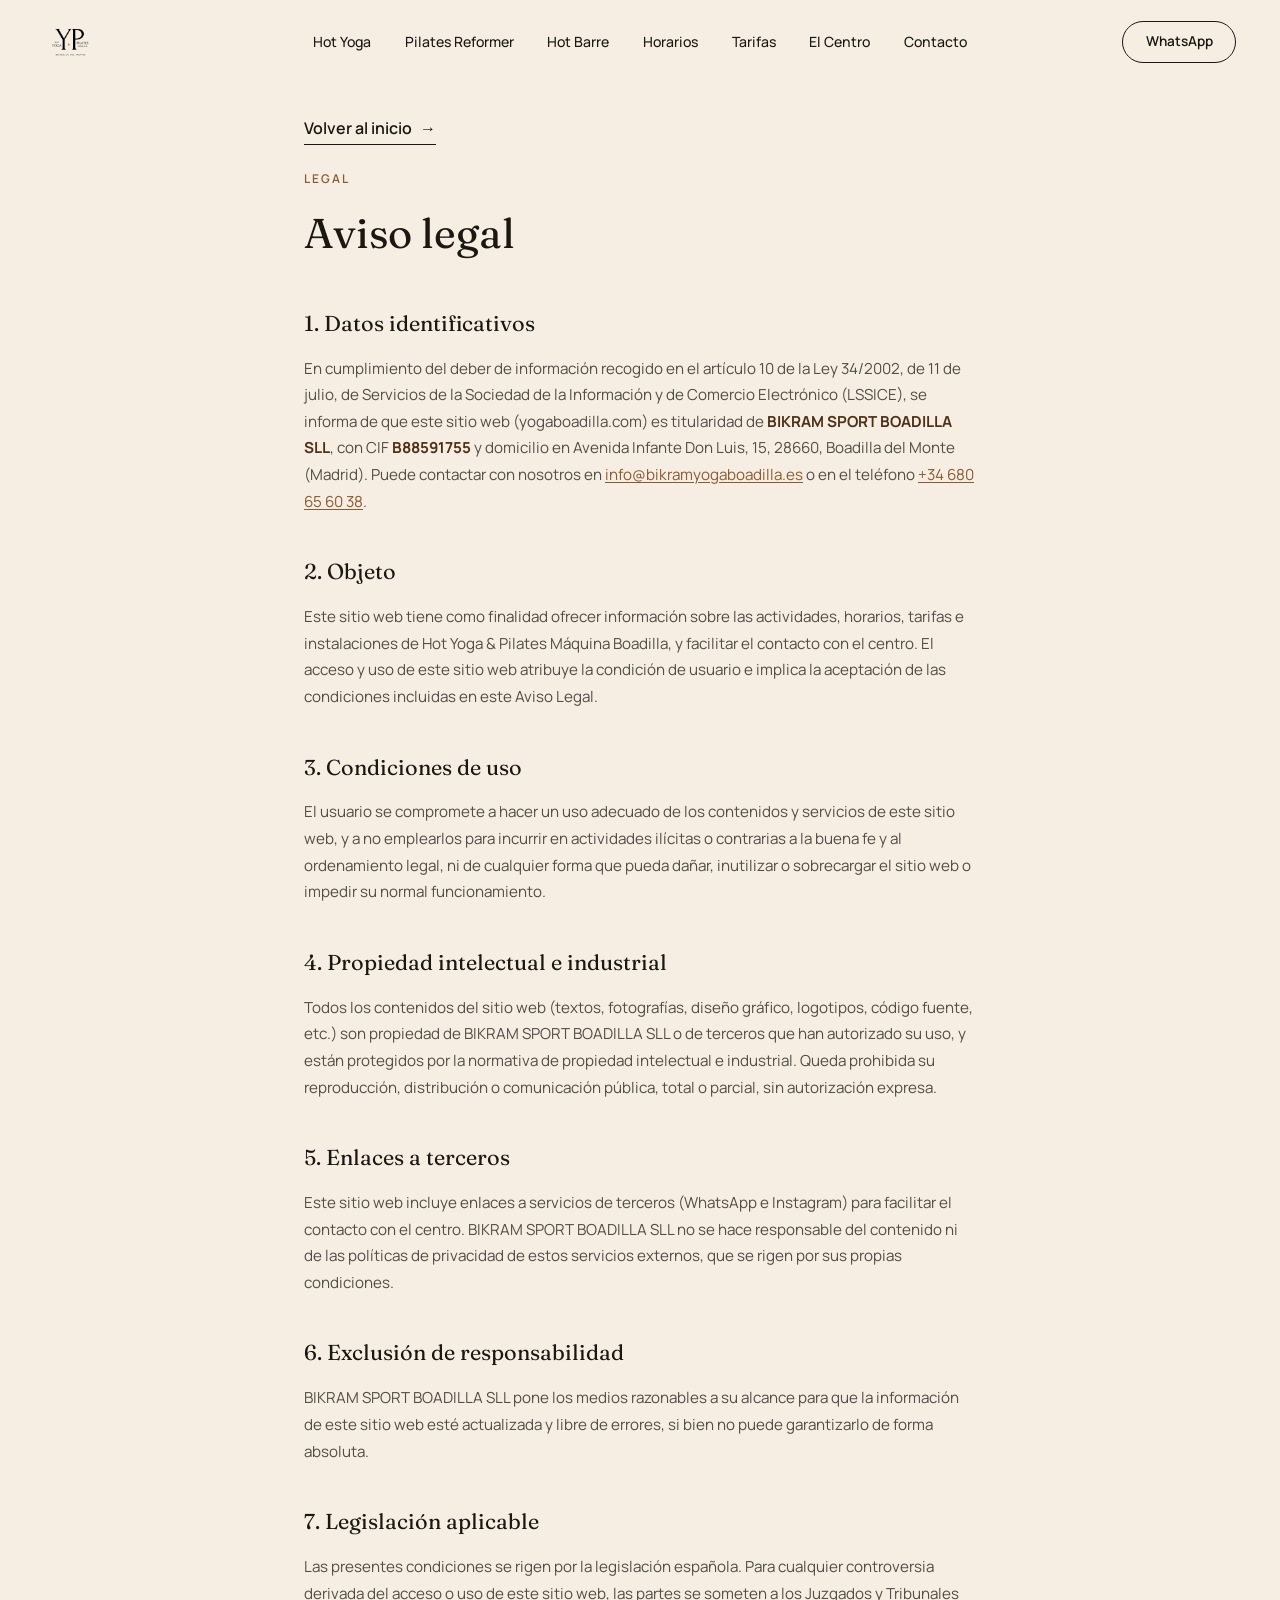
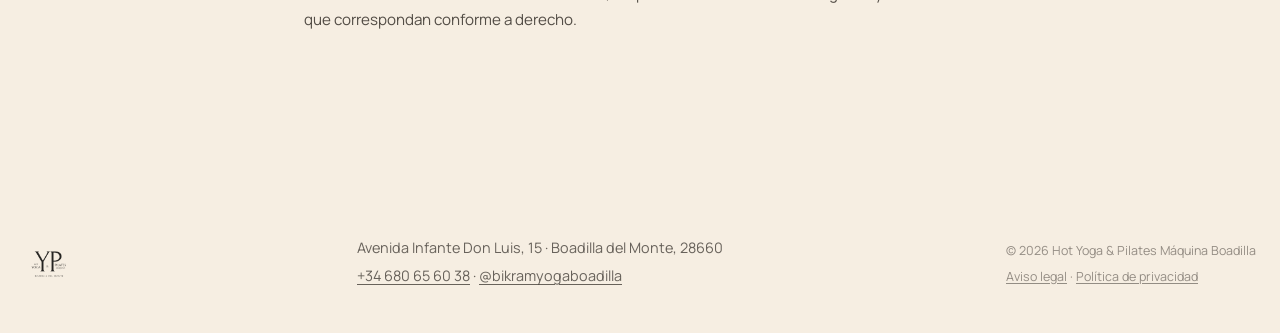
==== commit df4f0a16: "Remove summer closure banner, update Hot Yoga room photo Studio is open again, so the announcement b" ====
--- a/aviso-legal.html
+++ b/aviso-legal.html
@@ -8,12 +8,9 @@
 
 <link rel="icon" href="assets/img/logo.png">
 <link rel="stylesheet" href="assets/css/fonts.css">
-<link rel="stylesheet" href="assets/css/style.css">
+<link rel="stylesheet" href="assets/css/style.css?v=2">
 </head>
 <body>
-
-<!-- ============ AVISO CIERRE VERANO ============ -->
-<div class="announcement-bar">Cerrados del 1 al 23 de agosto. ¡Felices vacaciones!</div>
 
 <!-- ============ HEADER / NAV ============ -->
 <header class="site-header" id="siteHeader">
@@ -138,6 +135,6 @@
   </div>
 </footer>
 
-<script src="assets/js/main.js"></script>
+<script src="assets/js/main.js?v=3"></script>
 </body>
 </html>
--- a/assets/css/style.css
+++ b/assets/css/style.css
@@ -22,7 +22,7 @@
   --space-section: clamp(4rem, 10vw, 9rem);
   --container-max: 1240px;
   --header-h: 84px;
-  --announce-h: 40px;
+  --announce-h: 0px;
 
   --ease: cubic-bezier(0.16, 1, 0.3, 1);
 }
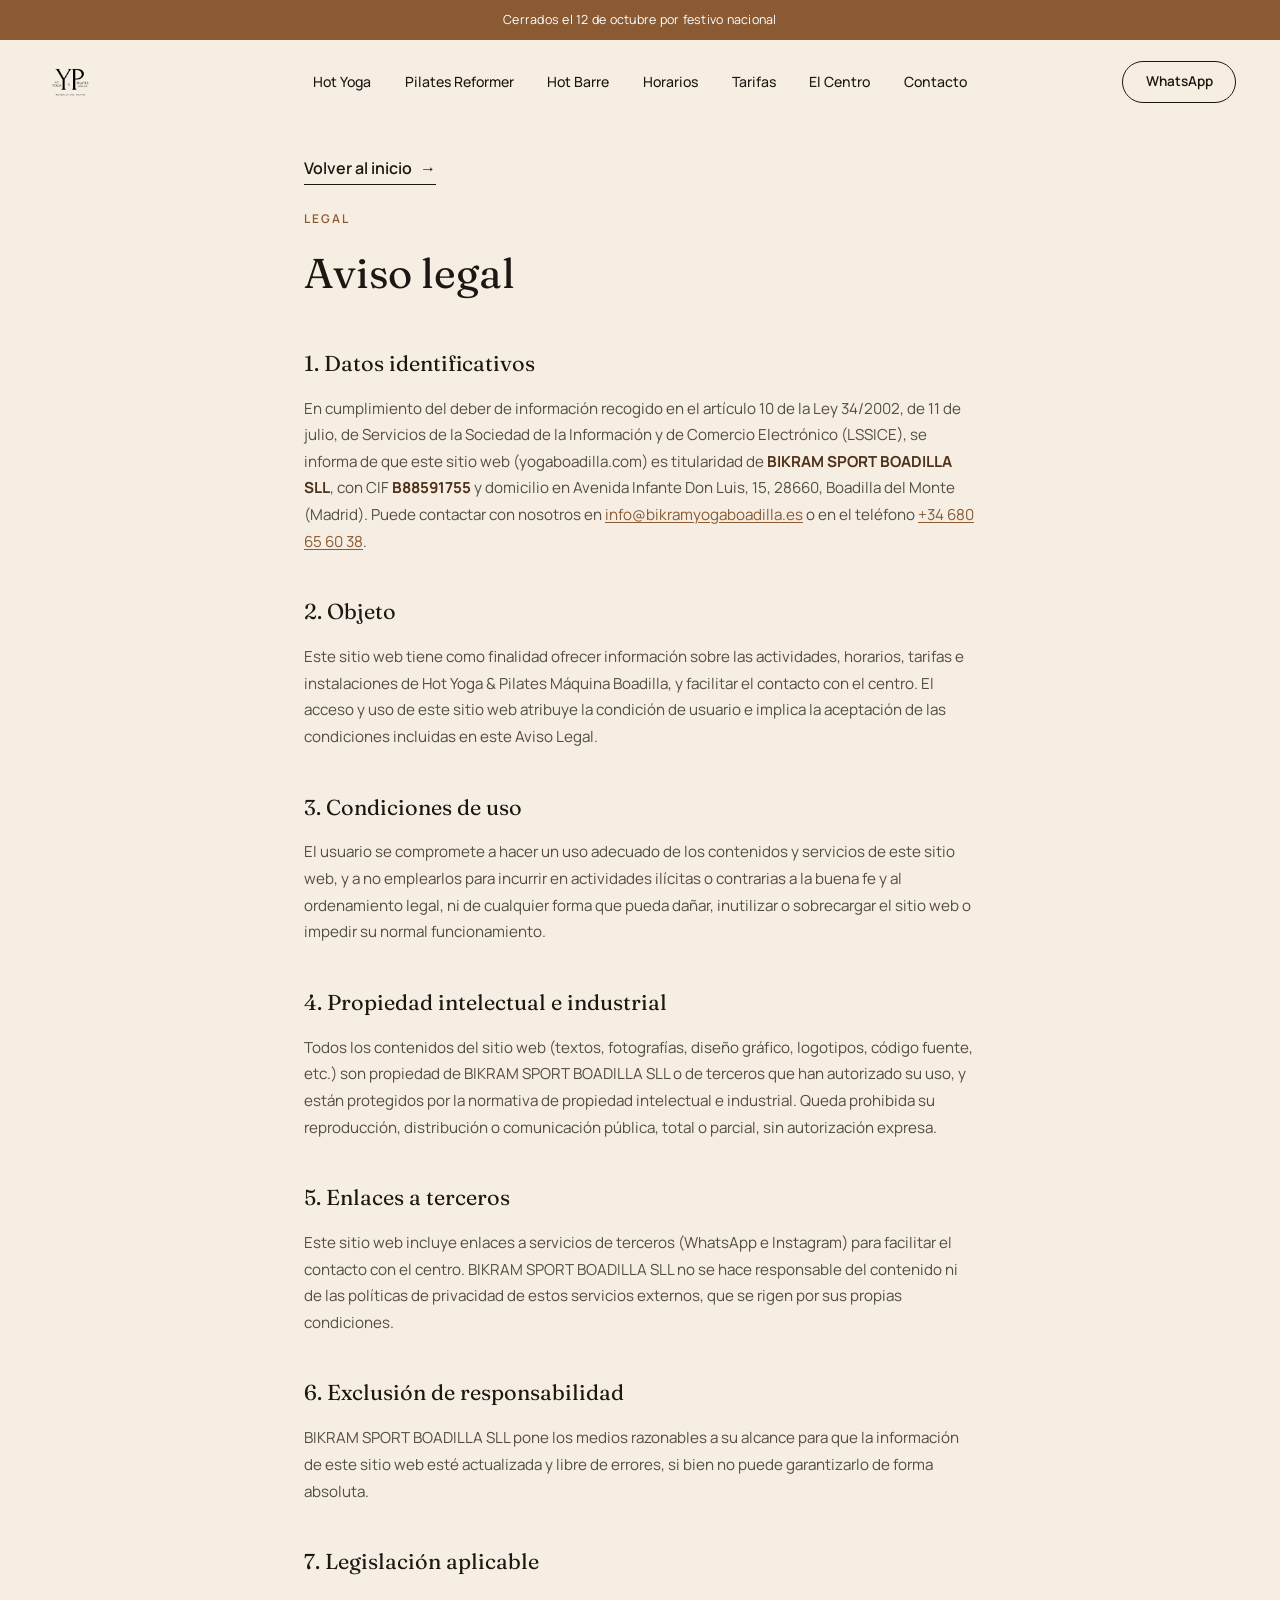
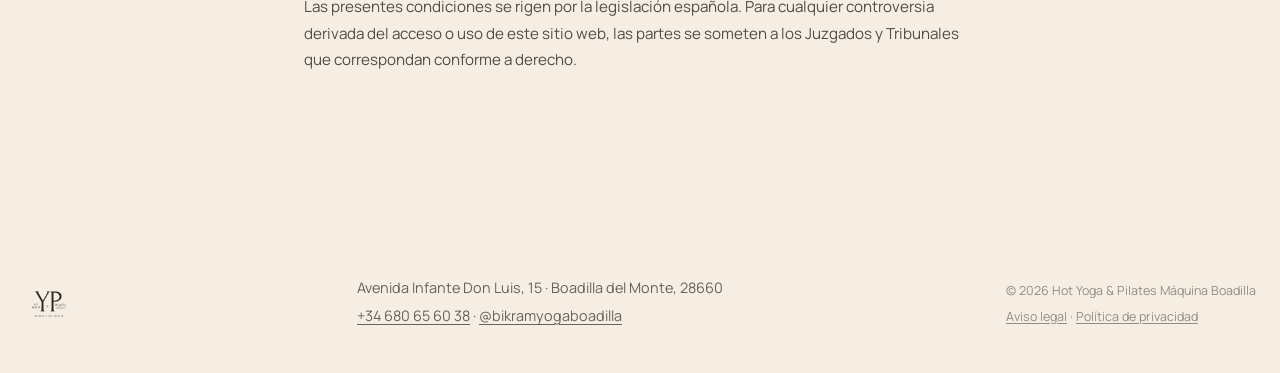
==== commit 6fe77b92: "Re-add announcement bar for Oct 12 national holiday closure Reuses the --announce-h/.announcement-ba" ====
--- a/aviso-legal.html
+++ b/aviso-legal.html
@@ -8,9 +8,12 @@
 
 <link rel="icon" href="assets/img/logo.png">
 <link rel="stylesheet" href="assets/css/fonts.css">
-<link rel="stylesheet" href="assets/css/style.css?v=2">
+<link rel="stylesheet" href="assets/css/style.css?v=3">
 </head>
 <body>
+
+<!-- ============ AVISO FESTIVO ============ -->
+<div class="announcement-bar">Cerrados el 12 de octubre por festivo nacional</div>
 
 <!-- ============ HEADER / NAV ============ -->
 <header class="site-header" id="siteHeader">
--- a/assets/css/style.css
+++ b/assets/css/style.css
@@ -22,7 +22,7 @@
   --space-section: clamp(4rem, 10vw, 9rem);
   --container-max: 1240px;
   --header-h: 84px;
-  --announce-h: 0px;
+  --announce-h: 40px;
 
   --ease: cubic-bezier(0.16, 1, 0.3, 1);
 }
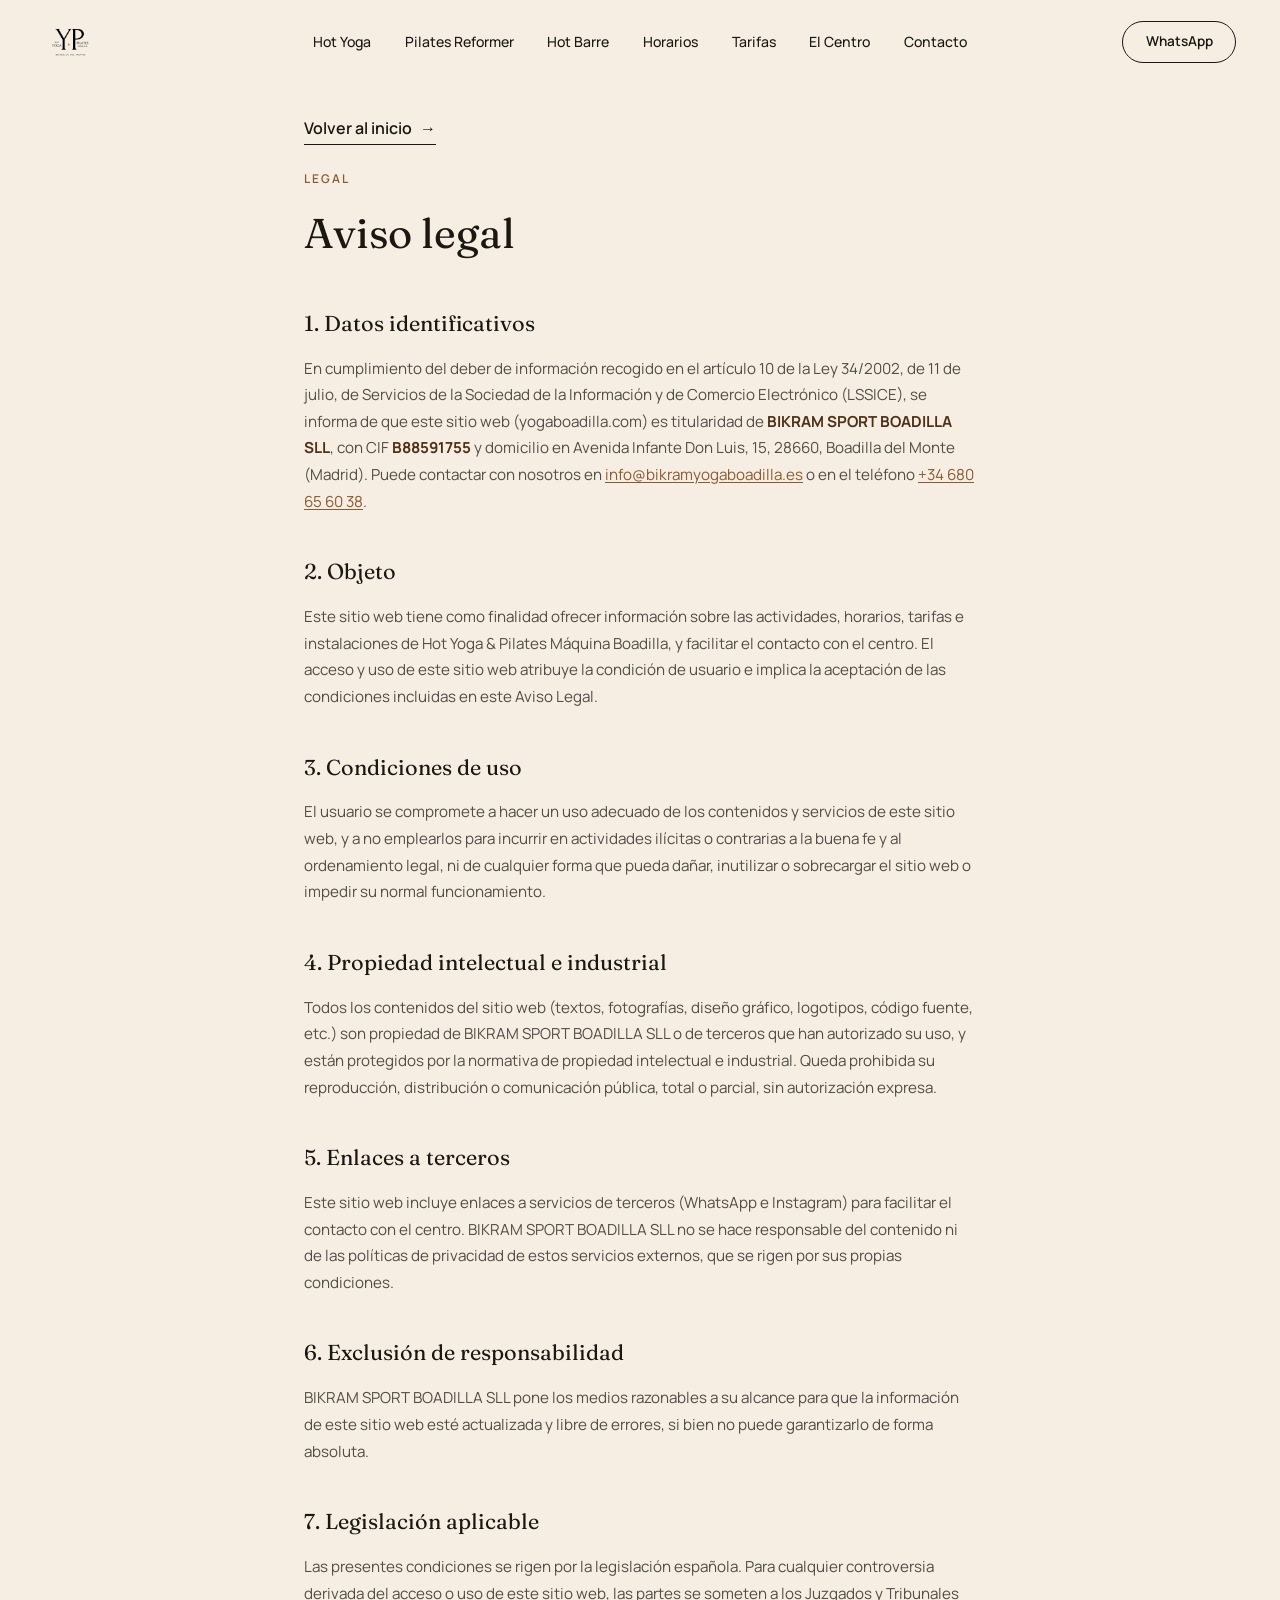
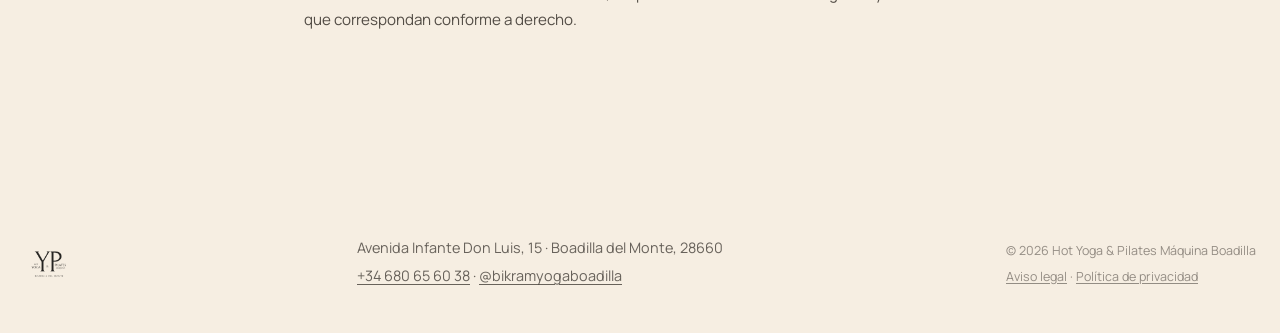
==== commit 091d101d: "Remove Oct 12 holiday closure banner Div removed from all pages and --announce-h zeroed; style.css b" ====
--- a/aviso-legal.html
+++ b/aviso-legal.html
@@ -8,12 +8,9 @@
 
 <link rel="icon" href="assets/img/logo.png">
 <link rel="stylesheet" href="assets/css/fonts.css">
-<link rel="stylesheet" href="assets/css/style.css?v=3">
+<link rel="stylesheet" href="assets/css/style.css?v=4">
 </head>
 <body>
-
-<!-- ============ AVISO FESTIVO ============ -->
-<div class="announcement-bar">Cerrados el 12 de octubre por festivo nacional</div>
 
 <!-- ============ HEADER / NAV ============ -->
 <header class="site-header" id="siteHeader">
--- a/assets/css/style.css
+++ b/assets/css/style.css
@@ -22,7 +22,7 @@
   --space-section: clamp(4rem, 10vw, 9rem);
   --container-max: 1240px;
   --header-h: 84px;
-  --announce-h: 40px;
+  --announce-h: 0px;
 
   --ease: cubic-bezier(0.16, 1, 0.3, 1);
 }
